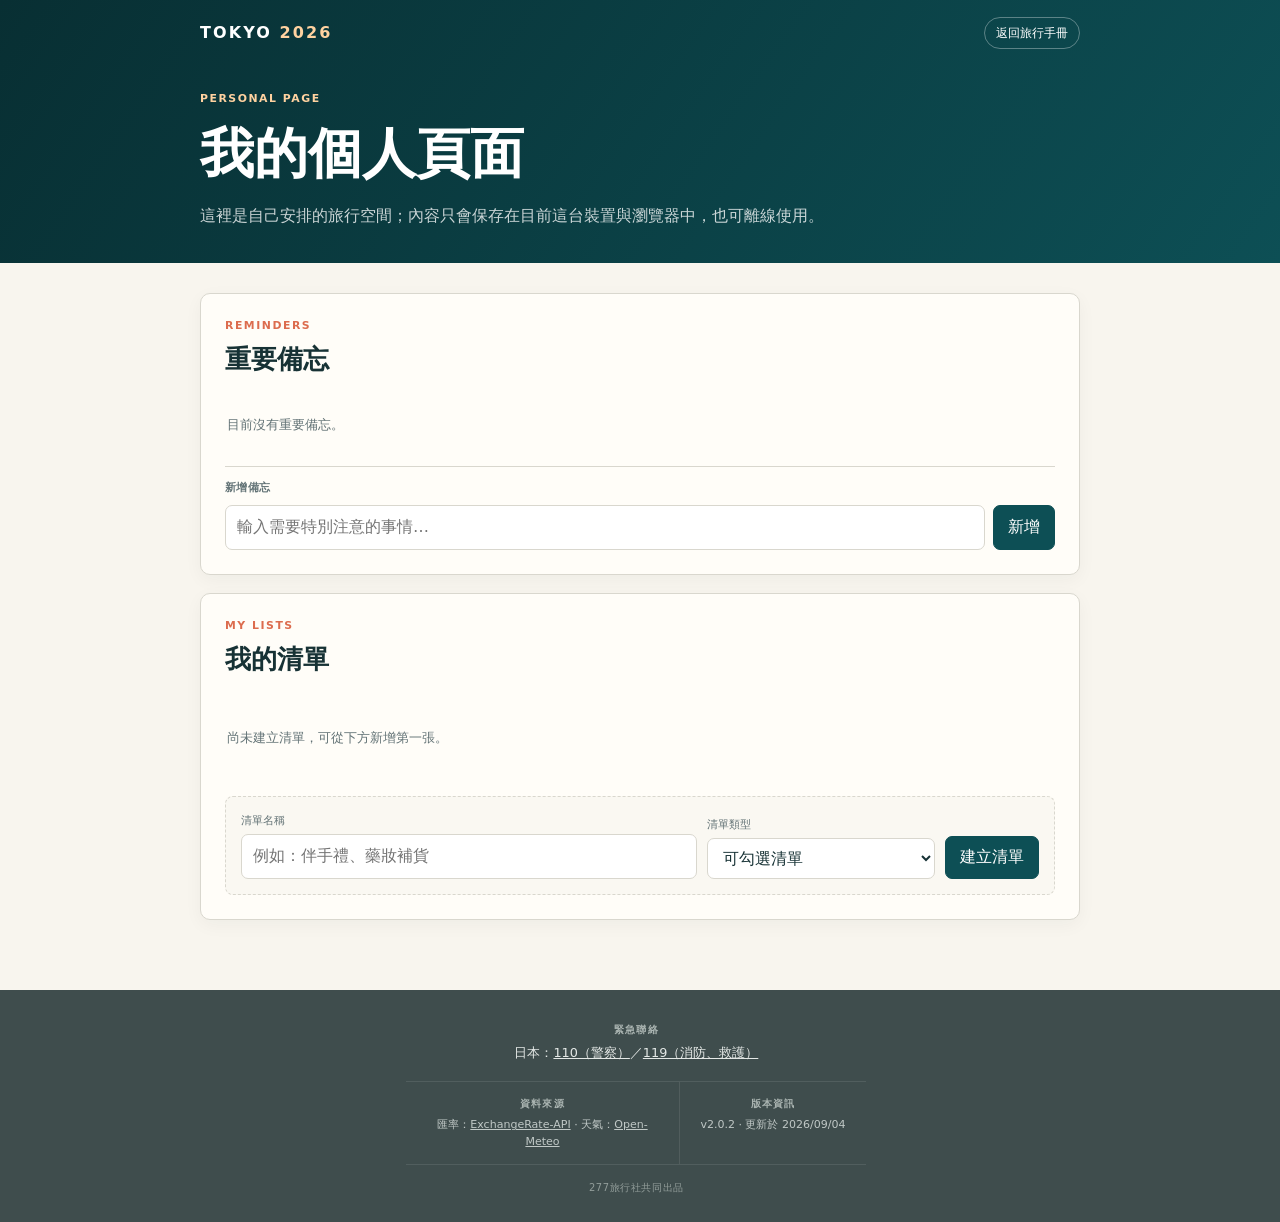
==== personal-tools.html @ ac516c58 "add shared mobile navigation and personal page integration" ====
<!doctype html>
<html lang="zh-Hant">
  <head>
    <meta charset="UTF-8" />
    <meta name="viewport" content="width=device-width, initial-scale=1" />
    <meta name="theme-color" content="#0d4f55" />
    <meta name="description" content="東京旅行的個人備忘與自訂清單。" />
    <title>個人頁面｜東京旅行 2026</title>
    <link rel="manifest" href="manifest.webmanifest" />
    <link rel="icon" href="icon.svg" type="image/svg+xml" />
    <link rel="stylesheet" href="personal-tools.css?v=2.0.2" />
  </head>
  <body>
    <header class="tools-hero">
      <nav class="tools-nav container" aria-label="個人頁面導覽">
        <a class="brand" href="index.html">TOKYO <span>2026</span></a>
        <a class="back-link" href="index.html">返回旅行手冊</a>
      </nav>
      <div class="container tools-heading">
        <p class="eyebrow">PERSONAL PAGE</p>
        <h1>我的個人頁面</h1>
        <p>這裡是自己安排的旅行空間；內容只會保存在目前這台裝置與瀏覽器中，也可離線使用。</p>
      </div>
    </header>

    <main class="container tools-main">
      <section class="tool-panel" aria-labelledby="reminders-title">
        <div class="panel-heading">
          <div>
            <p class="eyebrow">REMINDERS</p>
            <h2 id="reminders-title">重要備忘</h2>
          </div>
          <span class="panel-count" data-reminder-count></span>
        </div>
        <ul class="editable-list reminder-list" data-reminder-list></ul>
        <form class="add-form" data-reminder-form>
          <span class="add-form-label">新增備忘</span>
          <label class="sr-only" for="reminder-input">新增重要備忘</label>
          <input id="reminder-input" name="reminder" type="text" maxlength="160" placeholder="輸入需要特別注意的事情…" required />
          <button type="submit">新增</button>
        </form>
      </section>

      <section class="tool-panel" aria-labelledby="lists-title">
        <div class="panel-heading">
          <div>
            <p class="eyebrow">MY LISTS</p>
            <h2 id="lists-title">我的清單</h2>
          </div>
          <span class="panel-count" data-list-count></span>
        </div>
        <div class="custom-lists" data-custom-lists></div>
        <form class="create-list-form" data-create-list-form>
          <label>
            <span>清單名稱</span>
            <input name="title" type="text" maxlength="60" placeholder="例如：伴手禮、藥妝補貨" required />
          </label>
          <label>
            <span>清單類型</span>
            <select name="type">
              <option value="checklist">可勾選清單</option>
              <option value="plain">一般清單</option>
            </select>
          </label>
          <button type="submit">建立清單</button>
        </form>
      </section>
    </main>

    <footer class="footer">
      <div class="container footer-inner">
        <div class="footer-note">
          <div class="footer-emergency">
            <span class="footer-label">緊急聯絡</span>
            <p>日本：<a href="tel:110">110（警察）</a>／<a href="tel:119">119（消防、救護）</a></p>
          </div>
          <div class="footer-details">
            <div class="footer-sources">
              <span class="footer-label">資料來源</span>
              <p>匯率：<a href="https://www.exchangerate-api.com" target="_blank" rel="noreferrer">ExchangeRate-API</a><span aria-hidden="true"> · </span>天氣：<a href="https://open-meteo.com/" target="_blank" rel="noreferrer">Open-Meteo</a></p>
            </div>
            <div class="footer-version-block">
              <span class="footer-label">版本資訊</span>
              <p>v2.0.2 · 更新於 2026/09/04</p>
            </div>
          </div>
          <small class="footer-brand">277旅行社共同出品</small>
        </div>
      </div>
    </footer>
    <nav class="mobile-page-nav" aria-label="頁面切換">
      <a href="index.html">
        <svg aria-hidden="true" viewBox="0 0 24 24">
          <path d="M4 5.5A2.5 2.5 0 0 1 6.5 3H11a3 3 0 0 1 3 3v15a3 3 0 0 0-3-3H4V5.5Z" />
          <path d="M20 5.5A2.5 2.5 0 0 0 17.5 3H14v18a3 3 0 0 1 3-3h3V5.5Z" />
        </svg>
        <span>旅行手冊</span>
      </a>
      <a href="personal-tools.html" aria-current="page">
        <svg aria-hidden="true" viewBox="0 0 24 24">
          <circle cx="12" cy="8" r="3.5" />
          <path d="M5.5 20a6.5 6.5 0 0 1 13 0" />
        </svg>
        <span>個人頁面</span>
      </a>
    </nav>
    <div class="save-status" data-save-status role="status" aria-live="polite" hidden></div>
    <div class="update-notice" data-update-notice hidden>
      <span>已取得新版內容</span>
      <button type="button" data-update-now>立即更新</button>
    </div>
    <script src="personal-tools.js?v=2.0.0"></script>
  </body>
</html>
---- personal-tools.css ----
:root { --ink:#173235; --muted:#637376; --paper:#f8f5ee; --accent:#dc6c4e; --teal:#0d4f55; --line:#d9d7ce; }
* { box-sizing:border-box; }
body { margin:0; color:var(--ink); background:var(--paper); font-family:"Noto Sans TC","PingFang TC",system-ui,sans-serif; line-height:1.55; }
button,input,select { font:inherit; }
button { cursor:pointer; }
.container { width:min(880px,calc(100% - 40px)); margin-inline:auto; }
.sr-only { position:absolute; width:1px; height:1px; overflow:hidden; clip:rect(0,0,0,0); white-space:nowrap; }
.tools-hero { color:#fff; background:linear-gradient(125deg,#082f33,#0d4f55); }
.tools-nav { display:flex; min-height:66px; align-items:center; justify-content:space-between; gap:20px; }
.brand { color:#fff; font-weight:800; letter-spacing:.13em; text-decoration:none; }.brand span { color:#ffd2a0; }
.back-link { padding:6px 11px; border:1px solid #ffffff54; border-radius:999px; color:#fff; font-size:.74rem; text-decoration:none; }
.back-link:hover,.back-link:focus-visible { background:#ffffff16; }
.tools-heading { padding:25px 0 34px; }.tools-heading h1 { margin:0; font-family:Georgia,"Noto Serif TC",serif; font-size:clamp(2rem,7vw,3.4rem); }.tools-heading > p:last-child { margin:8px 0 0; opacity:.78; }
.eyebrow { margin:0 0 4px; color:var(--accent); font-size:.68rem; font-weight:800; letter-spacing:.14em; }.tools-hero .eyebrow { color:#ffd2a0; }
.tools-main { display:grid; gap:18px; padding-block:30px 70px; }
.tool-panel { padding:24px; border:1px solid var(--line); border-radius:10px; background:#fffdf8; box-shadow:0 5px 18px #1732350b; }
.panel-heading { display:flex; align-items:end; justify-content:space-between; gap:18px; margin-bottom:18px; }.panel-heading h2 { margin:0; font-family:Georgia,"Noto Serif TC",serif; font-size:1.65rem; }.panel-count { color:var(--muted); font-size:.72rem; }
.add-form { display:grid; grid-template-columns:minmax(0,1fr) auto; gap:8px; margin-top:4px; padding-top:13px; border-top:1px solid var(--line); }
.add-form-label { grid-column:1 / -1; color:var(--muted); font-size:.68rem; font-weight:600; letter-spacing:.04em; }
input,select { width:100%; min-width:0; padding:9px 11px; border:1px solid var(--line); border-radius:7px; outline:0; color:var(--ink); background:#fff; }
input:focus,select:focus { border-color:var(--teal); box-shadow:0 0 0 3px #0d4f5514; }
.add-form button,.create-list-form > button,.item-form button { padding:8px 14px; border:1px solid var(--teal); border-radius:7px; color:#fff; background:var(--teal); }
.add-form button:hover,.create-list-form > button:hover,.item-form button:hover { background:#123f43; }
.editable-list { margin:0 0 14px; padding:0; list-style:none; }.editable-list > li { display:flex; align-items:flex-start; gap:9px; padding:9px 2px; border-top:1px dashed var(--line); }.editable-list > li:first-child { border-top:0; }.editable-list input[type="checkbox"] { flex:none; width:17px; height:17px; margin:3px 0 0; accent-color:var(--teal); }.item-text { min-width:0; flex:1; overflow-wrap:anywhere; }.is-complete .item-text { color:#909999; text-decoration:line-through; text-decoration-color:#90999988; }
.item-actions { display:flex; flex:none; gap:5px; }.quiet-button { padding:3px 7px; border:1px solid var(--line); border-radius:999px; color:var(--muted); background:transparent; font-size:.66rem; font-weight:400; }.quiet-button:hover,.quiet-button:focus-visible { border-color:#aeb9b5; color:var(--ink); background:#f8f5ee; }.delete-button:hover,.delete-button:focus-visible { border-color:#d5a89a; color:#a85f49; }
.empty-state { display:block!important; padding:17px 2px!important; border:0!important; color:var(--muted); font-size:.82rem; }
.create-list-form { display:grid; grid-template-columns:minmax(0,1.4fr) minmax(150px,.7fr) auto; gap:10px; align-items:end; padding:15px; border:1px dashed var(--line); border-radius:8px; background:#faf8f2; }.create-list-form label { display:grid; gap:5px; }.create-list-form label > span { color:var(--muted); font-size:.7rem; }
.custom-lists { display:grid; gap:11px; margin-bottom:18px; }.custom-list { overflow:hidden; border:1px solid var(--line); border-radius:9px; background:#fff; }.custom-list > summary { display:flex; align-items:center; gap:9px; padding:14px 15px; background:#f2f4f1; cursor:pointer; list-style:none; transition:background .2s; }.custom-list > summary:hover,.custom-list > summary:focus-visible { background:#ecefeb; }.custom-list[open] > summary { background:#e9eeea; }.custom-list > summary::-webkit-details-marker { display:none; }.custom-list > summary::before { content:"▾"; color:var(--muted); font-size:.75rem; transition:transform .2s; }.custom-list[open] > summary::before { transform:rotate(180deg); }.list-title { min-width:0; flex:1; color:#405b5e; font-weight:700; overflow-wrap:anywhere; }.list-type { padding:2px 7px; border-radius:999px; color:var(--muted); background:#f8f6f0; font-size:.64rem; font-weight:400; }.list-body { padding:0 15px 12px; border-top:1px solid var(--line); }.list-toolbar { display:flex; justify-content:flex-end; gap:8px; margin-top:12px; padding-top:8px; border-top:1px dashed var(--line); }.list-toolbar .quiet-button { padding:2px 3px; border:0; border-radius:3px; background:transparent; font-size:.64rem; }.list-toolbar .quiet-button:hover,.list-toolbar .quiet-button:focus-visible { color:var(--teal); background:transparent; text-decoration:underline; }.list-toolbar .delete-button:hover,.list-toolbar .delete-button:focus-visible { color:#a85f49; }.list-body .editable-list { margin:3px 0 0; }.item-form { display:grid; grid-template-columns:minmax(0,1fr) auto; gap:7px; margin-top:5px; padding-top:12px; border-top:1px solid var(--line); }.item-form input { padding-block:7px; }.item-form button { padding-inline:11px; font-size:.76rem; }.plain-marker { width:17px; flex:none; color:var(--accent); text-align:center; }.save-status { position:fixed; right:16px; bottom:16px; padding:8px 11px; border-radius:7px; color:#fff; background:#526d69e8; box-shadow:0 5px 16px #17323526; font-size:.72rem; }.save-status[hidden] { display:none; }
.tools-footer { padding:22px 0; color:#c4ccca; background:#3f4d4d; font-size:.7rem; }.tools-footer-inner { display:flex; align-items:center; justify-content:space-between; gap:18px; }.tools-footer a { color:#e4e8e6; text-underline-offset:3px; }.tools-footer p { margin:0; text-align:right; }.tools-footer p span { display:block; margin-bottom:2px; color:#98a4a1; font-size:.6rem; letter-spacing:.1em; }.update-notice { position:fixed; z-index:9; bottom:18px; left:50%; display:flex; width:max-content; max-width:calc(100% - 28px); align-items:center; gap:12px; padding:8px 9px 8px 13px; border:1px solid #ffffff30; border-radius:9px; color:#fff; background:#536c68e8; box-shadow:0 6px 20px #17323526; font-size:.72rem; transform:translateX(-50%); }.update-notice[hidden] { display:none; }.update-notice button { padding:4px 8px; border:1px solid #ffffff42; border-radius:6px; color:#fff; background:transparent; font-size:.68rem; }.update-notice button:hover,.update-notice button:focus-visible { background:#ffffff18; }
.footer { padding:32px 0 26px; color:#e4e8e6; background:#3f4d4d; font-size:.82rem; }.footer-inner { display:grid; grid-template-columns:1fr auto 1fr; align-items:center; }.footer-note { grid-column:2; width:min(100%,460px); text-align:center; }.footer p { margin:0; }.footer-label { display:block; margin-bottom:5px; color:#aab4b1; font-size:.63rem; font-weight:600; letter-spacing:.12em; }.footer-emergency { padding-bottom:18px; }.footer-emergency p { font-size:.8rem; }.footer-emergency p a { color:inherit; font-size:inherit; font-weight:400; text-decoration-thickness:1px; }.footer-details { display:grid; grid-template-columns:minmax(0,1.45fr) minmax(0,1fr); border-top:1px solid #ffffff18; border-bottom:1px solid #ffffff18; }.footer-details > div { min-width:0; padding:14px 16px; }.footer-details > div + div { border-left:1px solid #ffffff18; }.footer-details p { color:#c0c8c6; font-size:.69rem; line-height:1.55; }.footer-sources a { color:inherit; font-size:inherit; font-weight:400; text-decoration-thickness:1px; }.footer-brand { display:block; margin-top:15px; color:#929d9a; font-size:.62rem; font-weight:400; letter-spacing:.06em; }
@media (max-width:620px) { .container { width:min(100% - 28px,880px); }.tools-nav { min-height:60px; }.tools-heading { padding:20px 0 28px; }.tools-heading > p:last-child { font-size:.82rem; }.tools-main { padding-block:18px 45px; }.tool-panel { padding:19px 15px; }.create-list-form { grid-template-columns:1fr; }.create-list-form > button { justify-self:start; }.custom-list > summary { padding:12px; }.list-body { padding-inline:12px; }.item-actions { gap:3px; }.quiet-button { padding-inline:6px; }.tools-footer-inner { align-items:flex-end; } }

/* Mobile page navigation */
.mobile-page-nav { display:none; }
@media (max-width:620px) {
  .footer { padding-bottom:calc(98px + env(safe-area-inset-bottom)); }
  .mobile-page-nav { position:fixed; z-index:10; right:10px; bottom:calc(8px + env(safe-area-inset-bottom)); left:10px; display:grid; grid-template-columns:repeat(2,minmax(0,1fr)); gap:4px; padding:5px; border:1px solid #cfd5d1cc; border-radius:14px; background:rgba(250,248,242,.9); box-shadow:0 8px 26px #17323524; backdrop-filter:blur(14px); -webkit-backdrop-filter:blur(14px); }
  .mobile-page-nav a { display:flex; min-height:48px; align-items:center; justify-content:center; gap:8px; border-radius:10px; color:#7b8888; font-size:.72rem; font-weight:500; text-decoration:none; }
  .mobile-page-nav a[aria-current="page"] { color:var(--teal); background:#e8eeea; }
  .mobile-page-nav svg { width:19px; height:19px; fill:none; stroke:currentColor; stroke-width:1.65; stroke-linecap:round; stroke-linejoin:round; }
  .mobile-page-nav a:focus-visible { outline:2px solid var(--accent); outline-offset:1px; }
  .save-status,.update-notice { bottom:calc(84px + env(safe-area-inset-bottom)); }
}
@media (max-width:420px) { .footer-details { grid-template-columns:1fr; }.footer-details > div { padding:13px 12px; }.footer-details > div + div { border-top:1px solid #ffffff18; border-left:0; } }
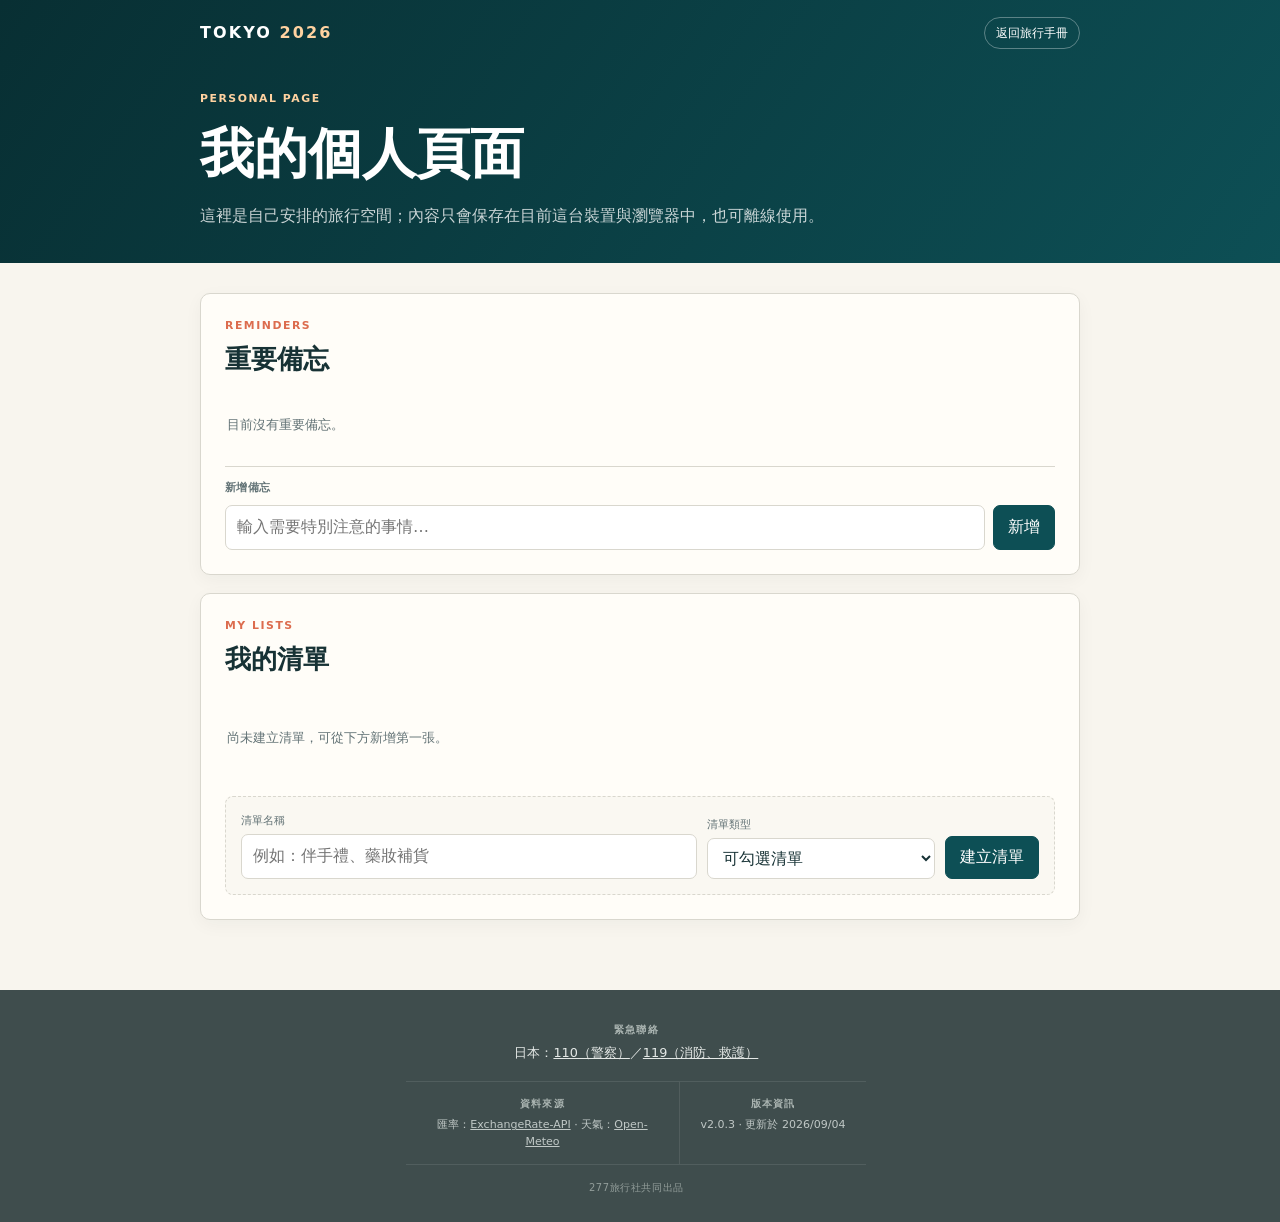
==== commit c269e602: "Refine fixed navigation bar border radius" ====
--- a/personal-tools.html
+++ b/personal-tools.html
@@ -8,7 +8,7 @@
     <title>個人頁面｜東京旅行 2026</title>
     <link rel="manifest" href="manifest.webmanifest" />
     <link rel="icon" href="icon.svg" type="image/svg+xml" />
-    <link rel="stylesheet" href="personal-tools.css?v=2.0.2" />
+    <link rel="stylesheet" href="personal-tools.css?v=2.0.3" />
   </head>
   <body>
     <header class="tools-hero">
@@ -81,7 +81,7 @@
             </div>
             <div class="footer-version-block">
               <span class="footer-label">版本資訊</span>
-              <p>v2.0.2 · 更新於 2026/09/04</p>
+              <p>v2.0.3 · 更新於 2026/09/04</p>
             </div>
           </div>
           <small class="footer-brand">277旅行社共同出品</small>
--- a/personal-tools.css
+++ b/personal-tools.css
@@ -34,8 +34,8 @@
 .mobile-page-nav { display:none; }
 @media (max-width:620px) {
   .footer { padding-bottom:calc(98px + env(safe-area-inset-bottom)); }
-  .mobile-page-nav { position:fixed; z-index:10; right:10px; bottom:calc(8px + env(safe-area-inset-bottom)); left:10px; display:grid; grid-template-columns:repeat(2,minmax(0,1fr)); gap:4px; padding:5px; border:1px solid #cfd5d1cc; border-radius:14px; background:rgba(250,248,242,.9); box-shadow:0 8px 26px #17323524; backdrop-filter:blur(14px); -webkit-backdrop-filter:blur(14px); }
-  .mobile-page-nav a { display:flex; min-height:48px; align-items:center; justify-content:center; gap:8px; border-radius:10px; color:#7b8888; font-size:.72rem; font-weight:500; text-decoration:none; }
+  .mobile-page-nav { position:fixed; z-index:10; bottom:calc(10px + env(safe-area-inset-bottom)); left:50%; display:grid; width:calc(100% - 36px); max-width:420px; grid-template-columns:repeat(2,minmax(0,1fr)); gap:4px; padding:5px; border:1px solid #cfd5d1cc; border-radius:999px; background:rgba(250,248,242,.9); box-shadow:0 8px 26px #17323524; transform:translateX(-50%); backdrop-filter:blur(14px); -webkit-backdrop-filter:blur(14px); }
+  .mobile-page-nav a { display:flex; min-height:48px; align-items:center; justify-content:center; gap:8px; border-radius:999px; color:#7b8888; font-size:.72rem; font-weight:500; text-decoration:none; }
   .mobile-page-nav a[aria-current="page"] { color:var(--teal); background:#e8eeea; }
   .mobile-page-nav svg { width:19px; height:19px; fill:none; stroke:currentColor; stroke-width:1.65; stroke-linecap:round; stroke-linejoin:round; }
   .mobile-page-nav a:focus-visible { outline:2px solid var(--accent); outline-offset:1px; }
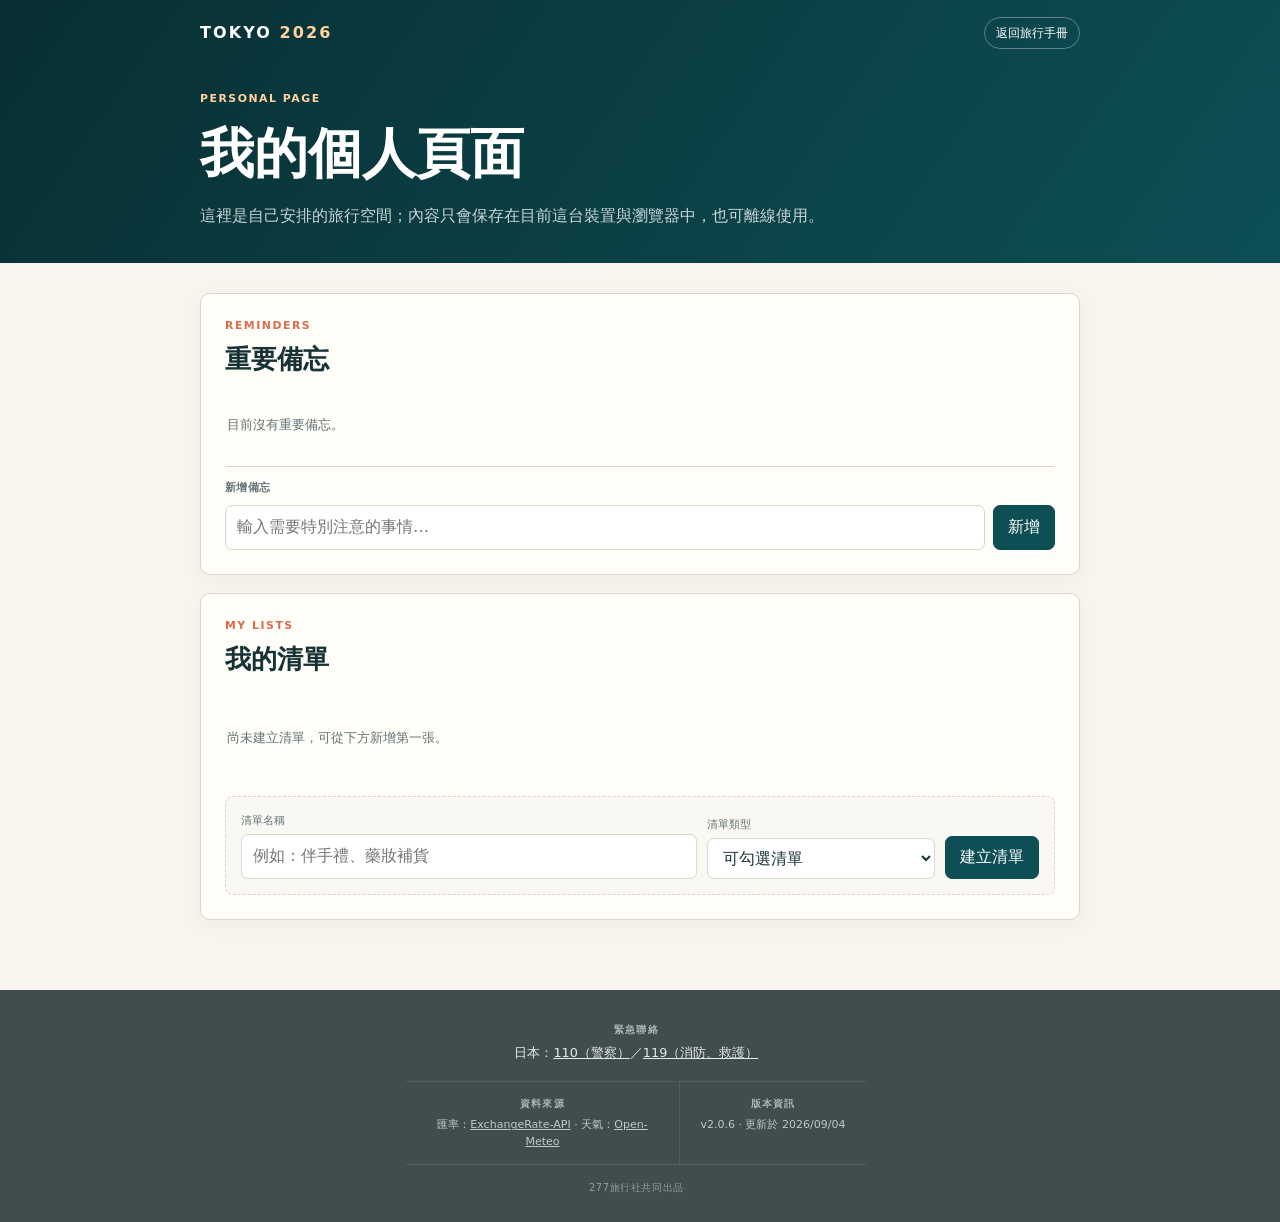
==== commit b3ef1246: "Refine fixed navigation visuals and add remaining important reminder count" ====
--- a/personal-tools.html
+++ b/personal-tools.html
@@ -8,7 +8,7 @@
     <title>個人頁面｜東京旅行 2026</title>
     <link rel="manifest" href="manifest.webmanifest" />
     <link rel="icon" href="icon.svg" type="image/svg+xml" />
-    <link rel="stylesheet" href="personal-tools.css?v=2.0.3" />
+    <link rel="stylesheet" href="personal-tools.css?v=2.0.6" />
   </head>
   <body>
     <header class="tools-hero">
@@ -81,7 +81,7 @@
             </div>
             <div class="footer-version-block">
               <span class="footer-label">版本資訊</span>
-              <p>v2.0.3 · 更新於 2026/09/04</p>
+              <p>v2.0.6 · 更新於 2026/09/04</p>
             </div>
           </div>
           <small class="footer-brand">277旅行社共同出品</small>
@@ -101,7 +101,7 @@
           <circle cx="12" cy="8" r="3.5" />
           <path d="M5.5 20a6.5 6.5 0 0 1 13 0" />
         </svg>
-        <span>個人頁面</span>
+        <span>我的頁面</span>
       </a>
     </nav>
     <div class="save-status" data-save-status role="status" aria-live="polite" hidden></div>
--- a/personal-tools.css
+++ b/personal-tools.css
@@ -34,9 +34,9 @@
 .mobile-page-nav { display:none; }
 @media (max-width:620px) {
   .footer { padding-bottom:calc(98px + env(safe-area-inset-bottom)); }
-  .mobile-page-nav { position:fixed; z-index:10; bottom:calc(10px + env(safe-area-inset-bottom)); left:50%; display:grid; width:calc(100% - 36px); max-width:420px; grid-template-columns:repeat(2,minmax(0,1fr)); gap:4px; padding:5px; border:1px solid #cfd5d1cc; border-radius:999px; background:rgba(250,248,242,.9); box-shadow:0 8px 26px #17323524; transform:translateX(-50%); backdrop-filter:blur(14px); -webkit-backdrop-filter:blur(14px); }
+  .mobile-page-nav { position:fixed; z-index:10; bottom:calc(16px + env(safe-area-inset-bottom)); left:50%; display:grid; width:calc(100% - 64px); max-width:380px; grid-template-columns:repeat(2,minmax(0,1fr)); gap:4px; padding:5px; border:1px solid rgba(255,255,255,.72); border-radius:999px; background:rgba(248,246,240,.76); box-shadow:0 12px 32px #17323526,0 3px 10px #17323517,inset 0 1px 0 #ffffffb8; transform:translateX(-50%); backdrop-filter:blur(20px) saturate(125%); -webkit-backdrop-filter:blur(20px) saturate(125%); }
   .mobile-page-nav a { display:flex; min-height:48px; align-items:center; justify-content:center; gap:8px; border-radius:999px; color:#7b8888; font-size:.72rem; font-weight:500; text-decoration:none; }
-  .mobile-page-nav a[aria-current="page"] { color:var(--teal); background:#e8eeea; }
+  .mobile-page-nav a[aria-current="page"] { color:var(--teal); background:rgba(221,233,226,.76); box-shadow:inset 0 0 0 1px #ffffff78,0 2px 7px #1732350b; }
   .mobile-page-nav svg { width:19px; height:19px; fill:none; stroke:currentColor; stroke-width:1.65; stroke-linecap:round; stroke-linejoin:round; }
   .mobile-page-nav a:focus-visible { outline:2px solid var(--accent); outline-offset:1px; }
   .save-status,.update-notice { bottom:calc(84px + env(safe-area-inset-bottom)); }
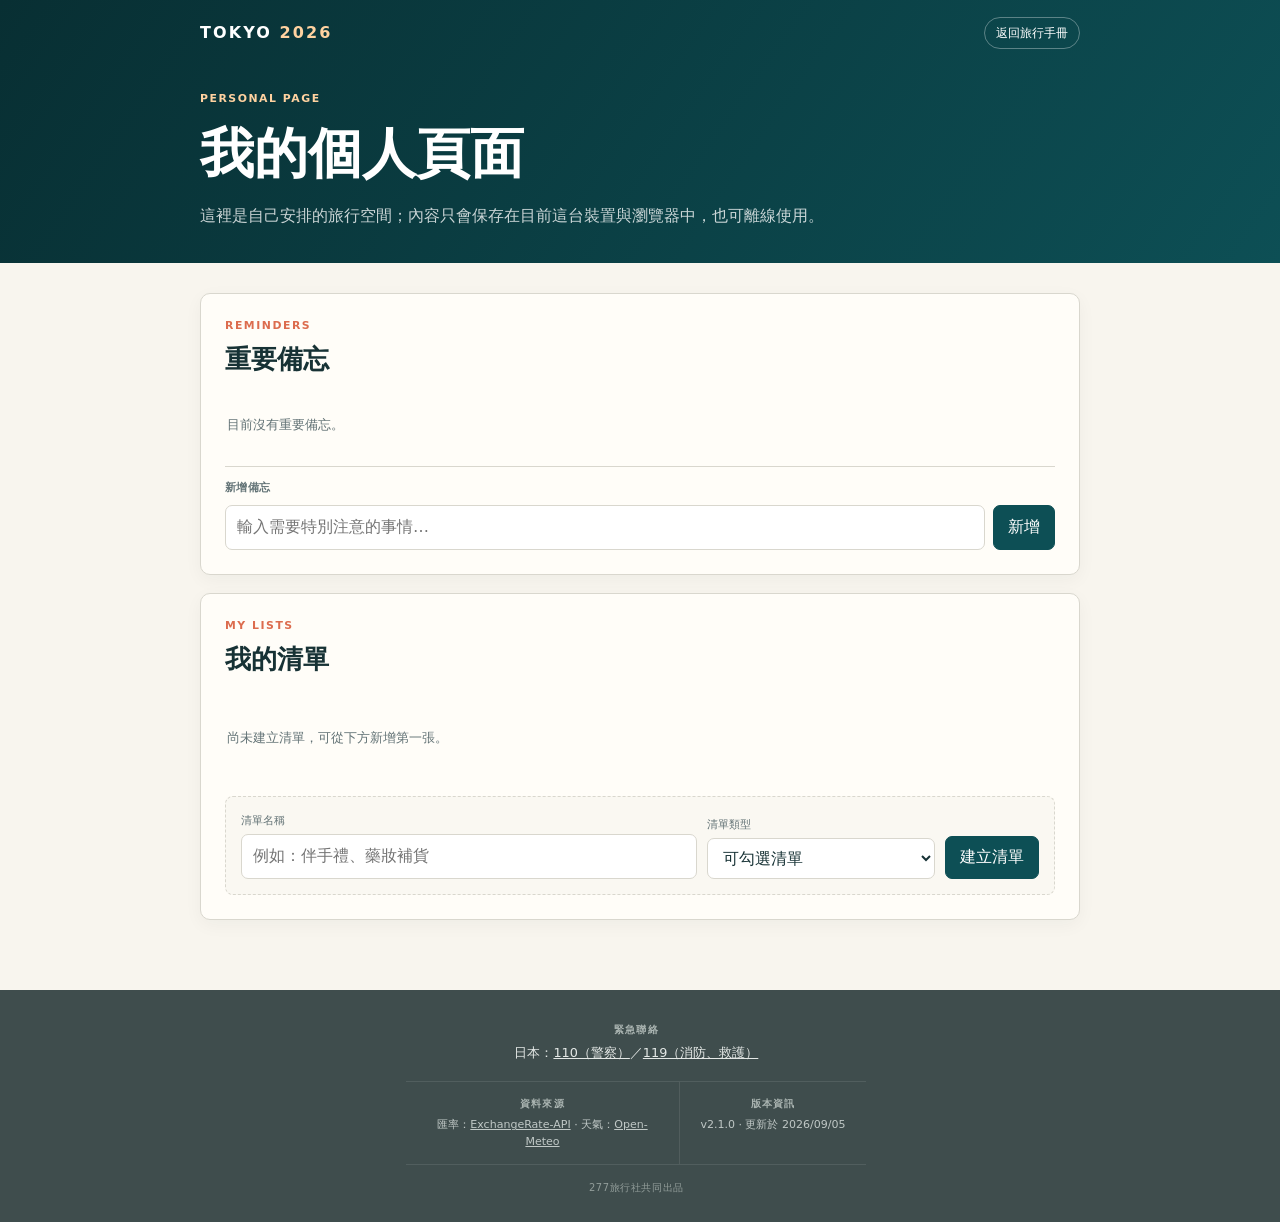
==== commit c78b9ae7: "Refine delete option logic and checklist type switching" ====
--- a/personal-tools.html
+++ b/personal-tools.html
@@ -8,7 +8,7 @@
     <title>個人頁面｜東京旅行 2026</title>
     <link rel="manifest" href="manifest.webmanifest" />
     <link rel="icon" href="icon.svg" type="image/svg+xml" />
-    <link rel="stylesheet" href="personal-tools.css?v=2.0.6" />
+    <link rel="stylesheet" href="personal-tools.css?v=2.1.0" />
   </head>
   <body>
     <header class="tools-hero">
@@ -81,7 +81,7 @@
             </div>
             <div class="footer-version-block">
               <span class="footer-label">版本資訊</span>
-              <p>v2.0.6 · 更新於 2026/09/04</p>
+              <p>v2.1.0 · 更新於 2026/09/05</p>
             </div>
           </div>
           <small class="footer-brand">277旅行社共同出品</small>
@@ -109,6 +109,6 @@
       <span>已取得新版內容</span>
       <button type="button" data-update-now>立即更新</button>
     </div>
-    <script src="personal-tools.js?v=2.0.0"></script>
+    <script src="personal-tools.js?v=2.1.0"></script>
   </body>
 </html>
--- a/personal-tools.css
+++ b/personal-tools.css
@@ -25,7 +25,7 @@
 .item-actions { display:flex; flex:none; gap:5px; }.quiet-button { padding:3px 7px; border:1px solid var(--line); border-radius:999px; color:var(--muted); background:transparent; font-size:.66rem; font-weight:400; }.quiet-button:hover,.quiet-button:focus-visible { border-color:#aeb9b5; color:var(--ink); background:#f8f5ee; }.delete-button:hover,.delete-button:focus-visible { border-color:#d5a89a; color:#a85f49; }
 .empty-state { display:block!important; padding:17px 2px!important; border:0!important; color:var(--muted); font-size:.82rem; }
 .create-list-form { display:grid; grid-template-columns:minmax(0,1.4fr) minmax(150px,.7fr) auto; gap:10px; align-items:end; padding:15px; border:1px dashed var(--line); border-radius:8px; background:#faf8f2; }.create-list-form label { display:grid; gap:5px; }.create-list-form label > span { color:var(--muted); font-size:.7rem; }
-.custom-lists { display:grid; gap:11px; margin-bottom:18px; }.custom-list { overflow:hidden; border:1px solid var(--line); border-radius:9px; background:#fff; }.custom-list > summary { display:flex; align-items:center; gap:9px; padding:14px 15px; background:#f2f4f1; cursor:pointer; list-style:none; transition:background .2s; }.custom-list > summary:hover,.custom-list > summary:focus-visible { background:#ecefeb; }.custom-list[open] > summary { background:#e9eeea; }.custom-list > summary::-webkit-details-marker { display:none; }.custom-list > summary::before { content:"▾"; color:var(--muted); font-size:.75rem; transition:transform .2s; }.custom-list[open] > summary::before { transform:rotate(180deg); }.list-title { min-width:0; flex:1; color:#405b5e; font-weight:700; overflow-wrap:anywhere; }.list-type { padding:2px 7px; border-radius:999px; color:var(--muted); background:#f8f6f0; font-size:.64rem; font-weight:400; }.list-body { padding:0 15px 12px; border-top:1px solid var(--line); }.list-toolbar { display:flex; justify-content:flex-end; gap:8px; margin-top:12px; padding-top:8px; border-top:1px dashed var(--line); }.list-toolbar .quiet-button { padding:2px 3px; border:0; border-radius:3px; background:transparent; font-size:.64rem; }.list-toolbar .quiet-button:hover,.list-toolbar .quiet-button:focus-visible { color:var(--teal); background:transparent; text-decoration:underline; }.list-toolbar .delete-button:hover,.list-toolbar .delete-button:focus-visible { color:#a85f49; }.list-body .editable-list { margin:3px 0 0; }.item-form { display:grid; grid-template-columns:minmax(0,1fr) auto; gap:7px; margin-top:5px; padding-top:12px; border-top:1px solid var(--line); }.item-form input { padding-block:7px; }.item-form button { padding-inline:11px; font-size:.76rem; }.plain-marker { width:17px; flex:none; color:var(--accent); text-align:center; }.save-status { position:fixed; right:16px; bottom:16px; padding:8px 11px; border-radius:7px; color:#fff; background:#526d69e8; box-shadow:0 5px 16px #17323526; font-size:.72rem; }.save-status[hidden] { display:none; }
+.custom-lists { display:grid; gap:11px; margin-bottom:18px; }.custom-list { overflow:hidden; border:1px solid var(--line); border-radius:9px; background:#fff; }.custom-list > summary { display:flex; align-items:center; gap:9px; padding:14px 15px; background:#f2f4f1; cursor:pointer; list-style:none; transition:background .2s; }.custom-list > summary:hover,.custom-list > summary:focus-visible { background:#ecefeb; }.custom-list[open] > summary { background:#e9eeea; }.custom-list > summary::-webkit-details-marker { display:none; }.custom-list > summary::before { content:"▾"; color:var(--muted); font-size:.75rem; transition:transform .2s; }.custom-list[open] > summary::before { transform:rotate(180deg); }.list-title { min-width:0; flex:1; color:#405b5e; font-weight:700; overflow-wrap:anywhere; }.list-type { padding:2px 7px; border-radius:999px; color:var(--muted); background:#f8f6f0; font-size:.64rem; font-weight:400; }.list-body { padding:0 15px 12px; border-top:1px solid var(--line); }.list-toolbar { display:flex; flex-wrap:wrap; justify-content:flex-end; gap:8px; margin-top:12px; padding-top:8px; border-top:1px dashed var(--line); }.list-toolbar .quiet-button { padding:2px 3px; border:0; border-radius:3px; background:transparent; font-size:.64rem; }.list-toolbar .quiet-button:hover,.list-toolbar .quiet-button:focus-visible { color:var(--teal); background:transparent; text-decoration:underline; }.list-toolbar .delete-button:hover,.list-toolbar .delete-button:focus-visible { color:#a85f49; }.list-body .editable-list { margin:3px 0 0; }.item-form { display:grid; grid-template-columns:minmax(0,1fr) auto; gap:7px; margin-top:5px; padding-top:12px; border-top:1px solid var(--line); }.item-form input { padding-block:7px; }.item-form button { padding-inline:11px; font-size:.76rem; }.plain-marker { width:17px; flex:none; color:var(--accent); text-align:center; }.save-status { position:fixed; right:16px; bottom:16px; padding:8px 11px; border-radius:7px; color:#fff; background:#526d69e8; box-shadow:0 5px 16px #17323526; font-size:.72rem; }.save-status[hidden] { display:none; }
 .tools-footer { padding:22px 0; color:#c4ccca; background:#3f4d4d; font-size:.7rem; }.tools-footer-inner { display:flex; align-items:center; justify-content:space-between; gap:18px; }.tools-footer a { color:#e4e8e6; text-underline-offset:3px; }.tools-footer p { margin:0; text-align:right; }.tools-footer p span { display:block; margin-bottom:2px; color:#98a4a1; font-size:.6rem; letter-spacing:.1em; }.update-notice { position:fixed; z-index:9; bottom:18px; left:50%; display:flex; width:max-content; max-width:calc(100% - 28px); align-items:center; gap:12px; padding:8px 9px 8px 13px; border:1px solid #ffffff30; border-radius:9px; color:#fff; background:#536c68e8; box-shadow:0 6px 20px #17323526; font-size:.72rem; transform:translateX(-50%); }.update-notice[hidden] { display:none; }.update-notice button { padding:4px 8px; border:1px solid #ffffff42; border-radius:6px; color:#fff; background:transparent; font-size:.68rem; }.update-notice button:hover,.update-notice button:focus-visible { background:#ffffff18; }
 .footer { padding:32px 0 26px; color:#e4e8e6; background:#3f4d4d; font-size:.82rem; }.footer-inner { display:grid; grid-template-columns:1fr auto 1fr; align-items:center; }.footer-note { grid-column:2; width:min(100%,460px); text-align:center; }.footer p { margin:0; }.footer-label { display:block; margin-bottom:5px; color:#aab4b1; font-size:.63rem; font-weight:600; letter-spacing:.12em; }.footer-emergency { padding-bottom:18px; }.footer-emergency p { font-size:.8rem; }.footer-emergency p a { color:inherit; font-size:inherit; font-weight:400; text-decoration-thickness:1px; }.footer-details { display:grid; grid-template-columns:minmax(0,1.45fr) minmax(0,1fr); border-top:1px solid #ffffff18; border-bottom:1px solid #ffffff18; }.footer-details > div { min-width:0; padding:14px 16px; }.footer-details > div + div { border-left:1px solid #ffffff18; }.footer-details p { color:#c0c8c6; font-size:.69rem; line-height:1.55; }.footer-sources a { color:inherit; font-size:inherit; font-weight:400; text-decoration-thickness:1px; }.footer-brand { display:block; margin-top:15px; color:#929d9a; font-size:.62rem; font-weight:400; letter-spacing:.06em; }
 @media (max-width:620px) { .container { width:min(100% - 28px,880px); }.tools-nav { min-height:60px; }.tools-heading { padding:20px 0 28px; }.tools-heading > p:last-child { font-size:.82rem; }.tools-main { padding-block:18px 45px; }.tool-panel { padding:19px 15px; }.create-list-form { grid-template-columns:1fr; }.create-list-form > button { justify-self:start; }.custom-list > summary { padding:12px; }.list-body { padding-inline:12px; }.item-actions { gap:3px; }.quiet-button { padding-inline:6px; }.tools-footer-inner { align-items:flex-end; } }
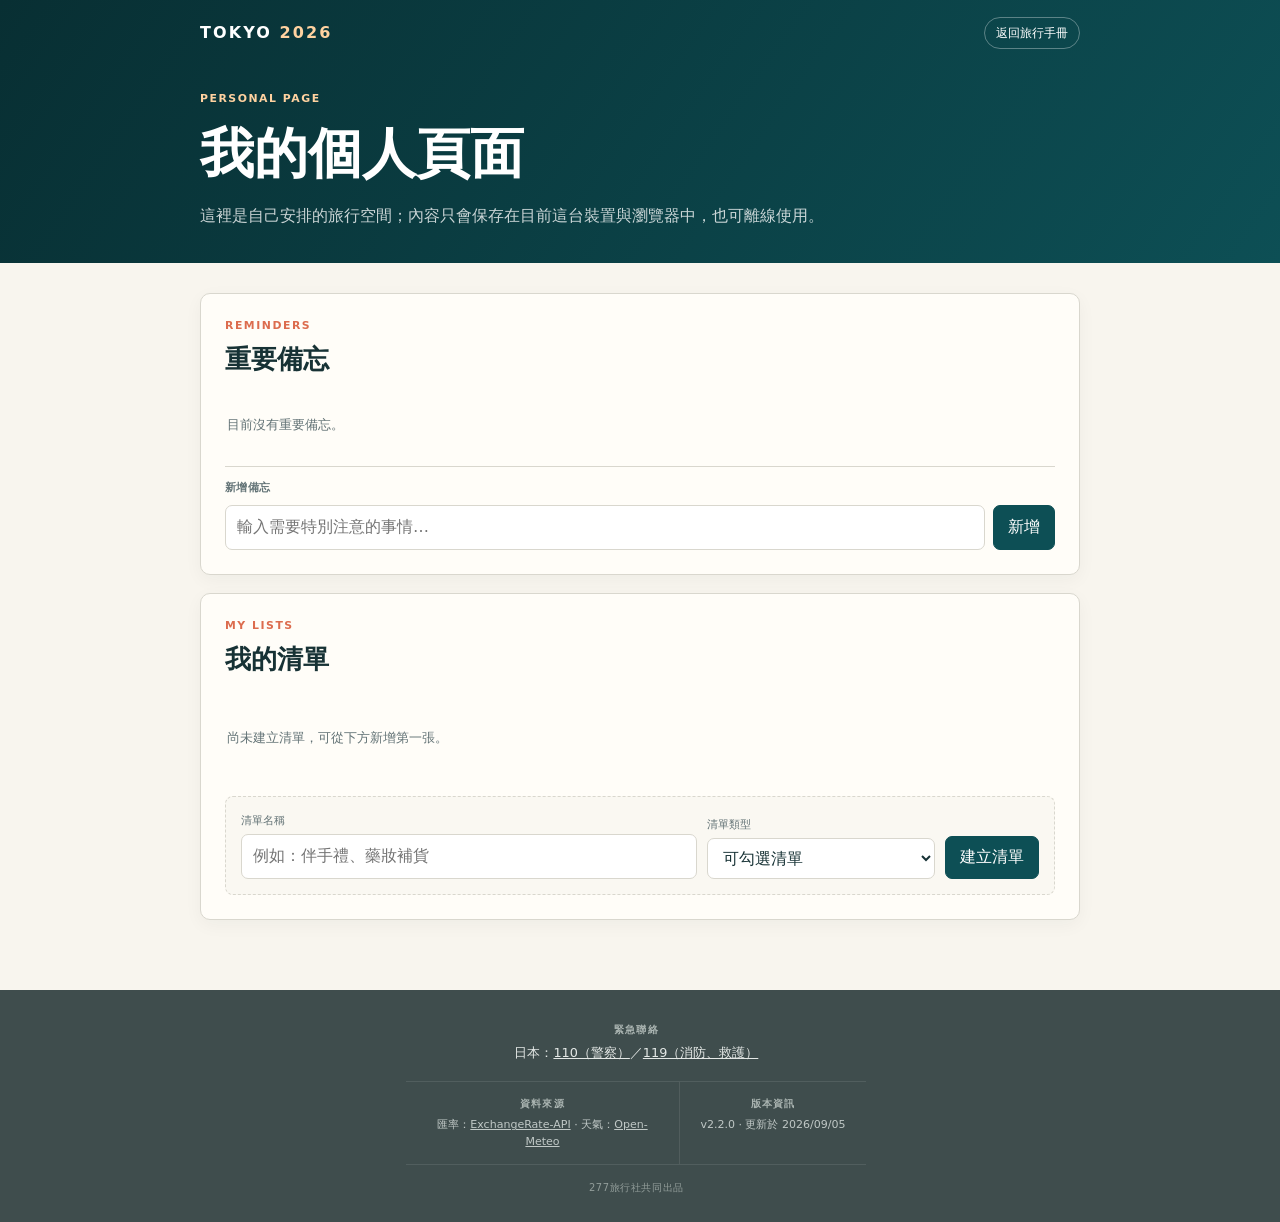
==== commit d80ea02a: "Update D4 itinerary" ====
--- a/personal-tools.html
+++ b/personal-tools.html
@@ -81,7 +81,7 @@
             </div>
             <div class="footer-version-block">
               <span class="footer-label">版本資訊</span>
-              <p>v2.1.0 · 更新於 2026/09/05</p>
+              <p>v2.2.0 · 更新於 2026/09/05</p>
             </div>
           </div>
           <small class="footer-brand">277旅行社共同出品</small>
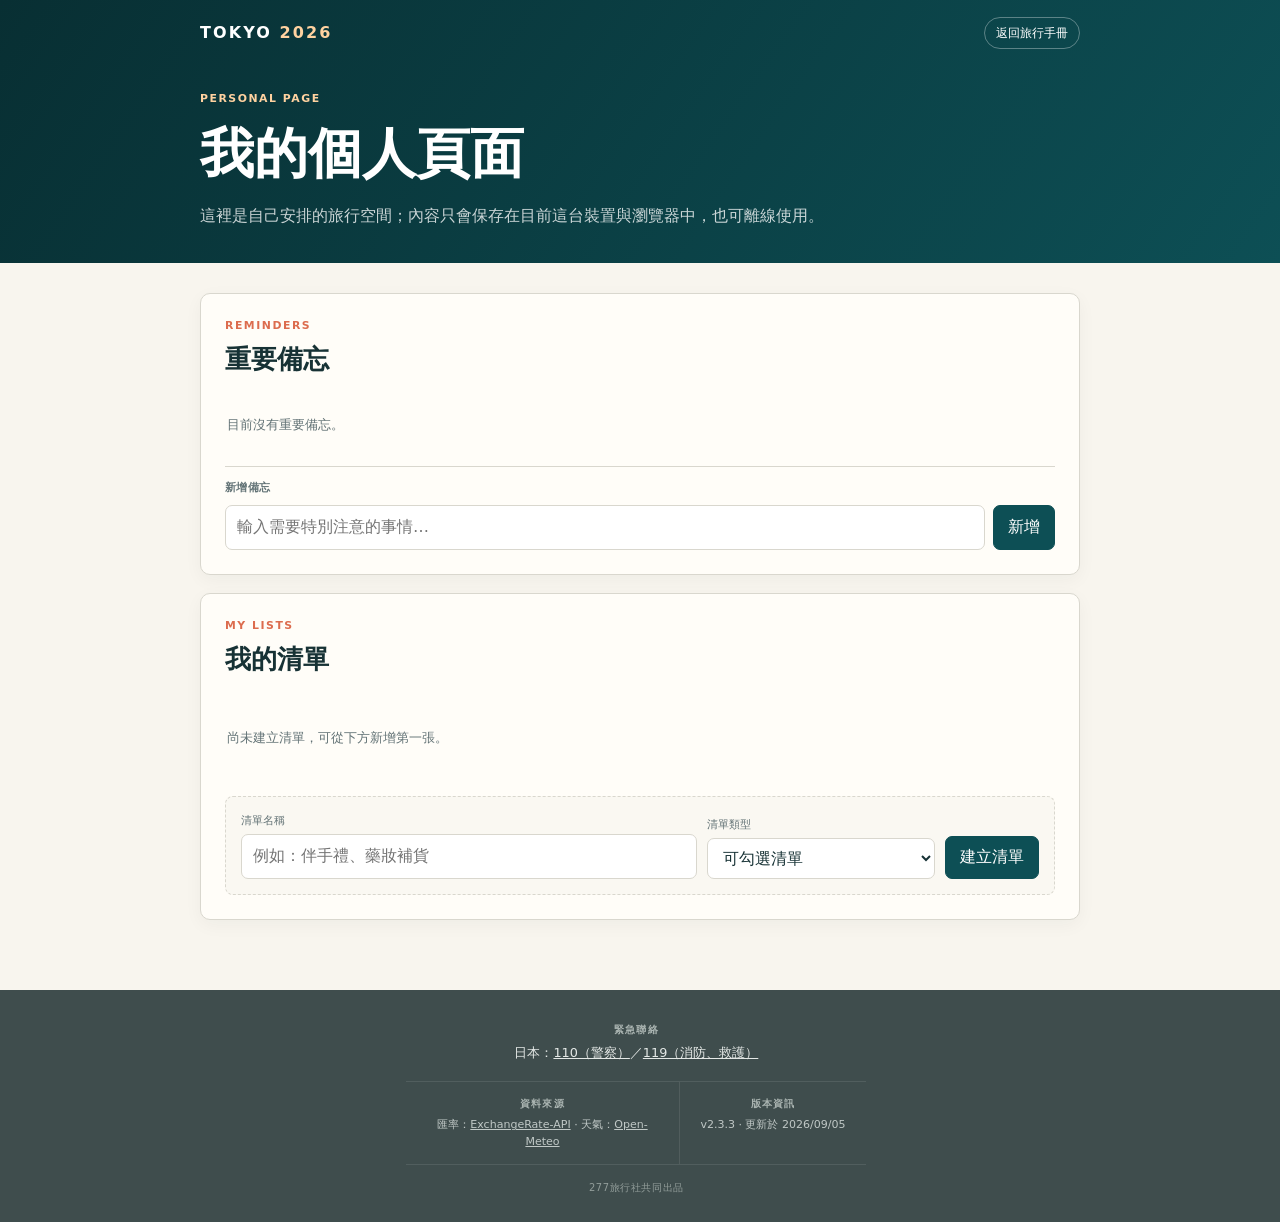
==== commit 1a99883a: "Add airport round-trip ticket information" ====
--- a/personal-tools.html
+++ b/personal-tools.html
@@ -81,7 +81,7 @@
             </div>
             <div class="footer-version-block">
               <span class="footer-label">版本資訊</span>
-              <p>v2.2.0 · 更新於 2026/09/05</p>
+              <p>v2.3.3 · 更新於 2026/09/05</p>
             </div>
           </div>
           <small class="footer-brand">277旅行社共同出品</small>
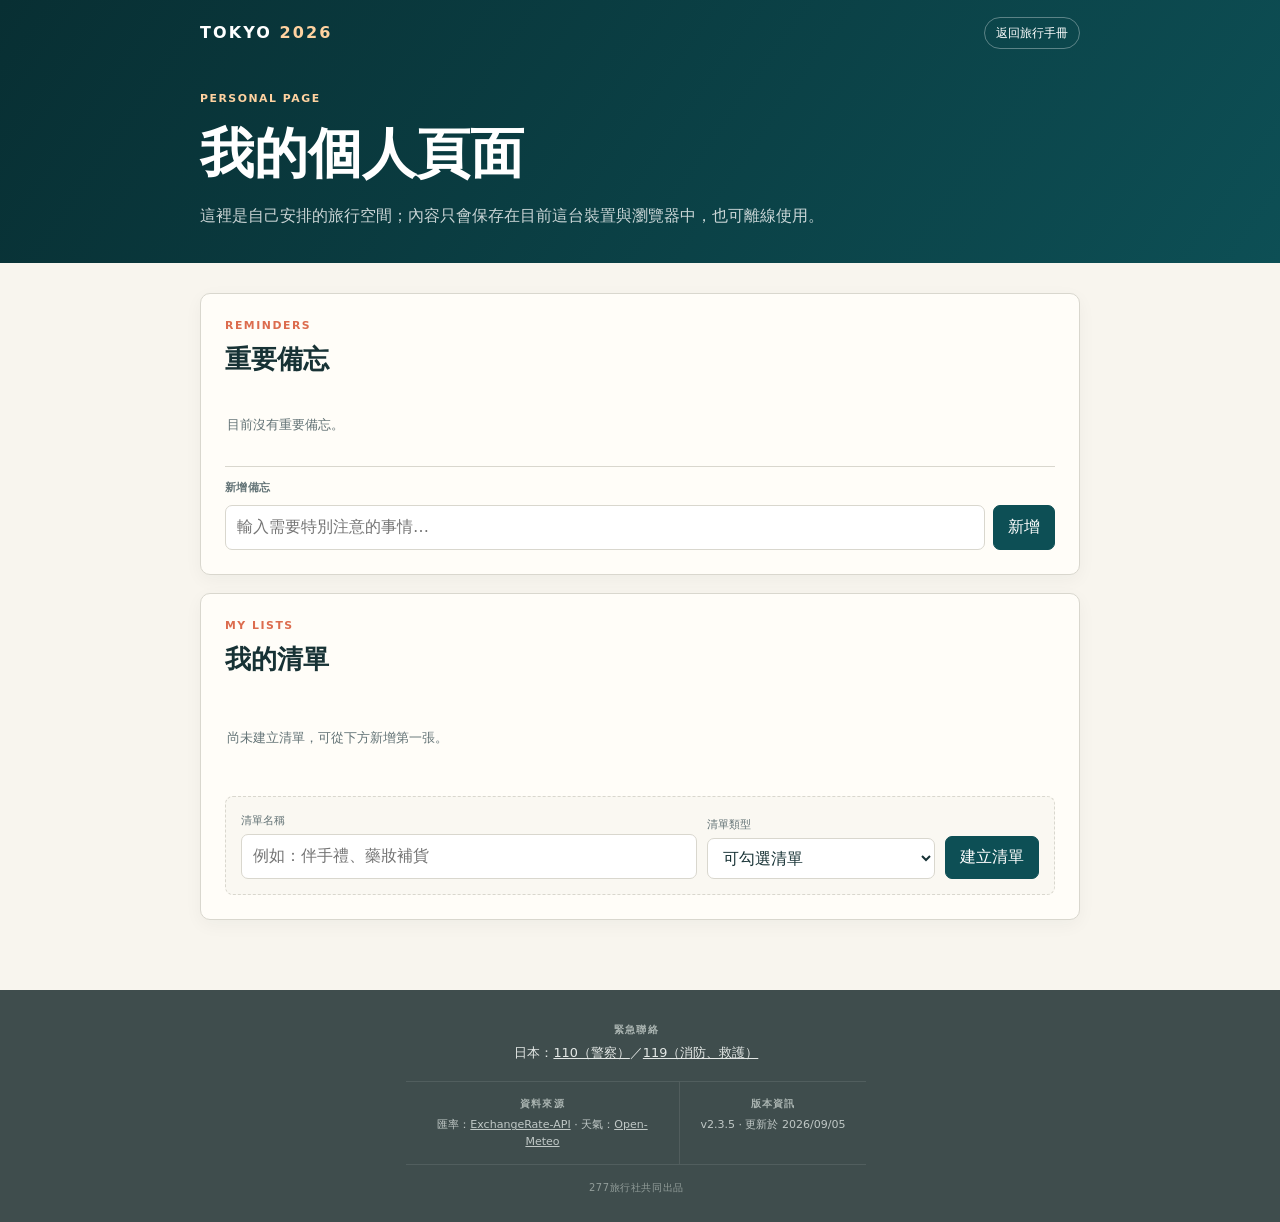
==== commit c523b5ff: "Refine airport round-trip information card design" ====
--- a/personal-tools.html
+++ b/personal-tools.html
@@ -81,7 +81,7 @@
             </div>
             <div class="footer-version-block">
               <span class="footer-label">版本資訊</span>
-              <p>v2.3.3 · 更新於 2026/09/05</p>
+              <p>v2.3.5 · 更新於 2026/09/05</p>
             </div>
           </div>
           <small class="footer-brand">277旅行社共同出品</small>
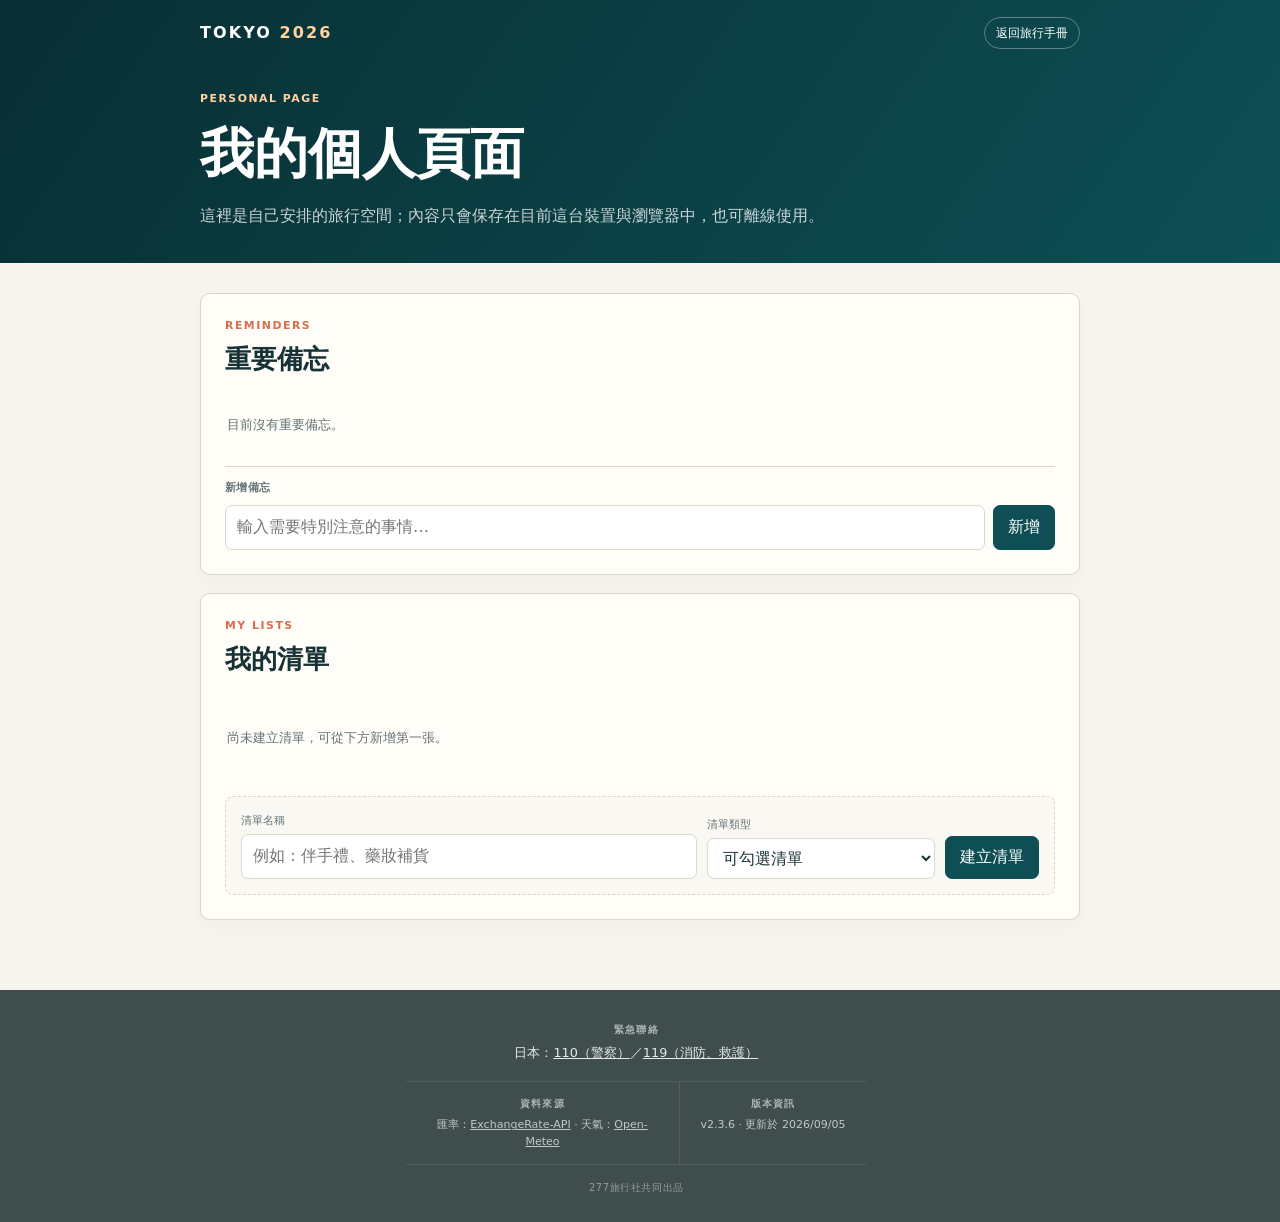
==== commit ac1880e6: "Fix mobile tap highlight and persistent square focus outline" ====
--- a/personal-tools.html
+++ b/personal-tools.html
@@ -81,7 +81,7 @@
             </div>
             <div class="footer-version-block">
               <span class="footer-label">版本資訊</span>
-              <p>v2.3.5 · 更新於 2026/09/05</p>
+              <p>v2.3.6 · 更新於 2026/09/05</p>
             </div>
           </div>
           <small class="footer-brand">277旅行社共同出品</small>
